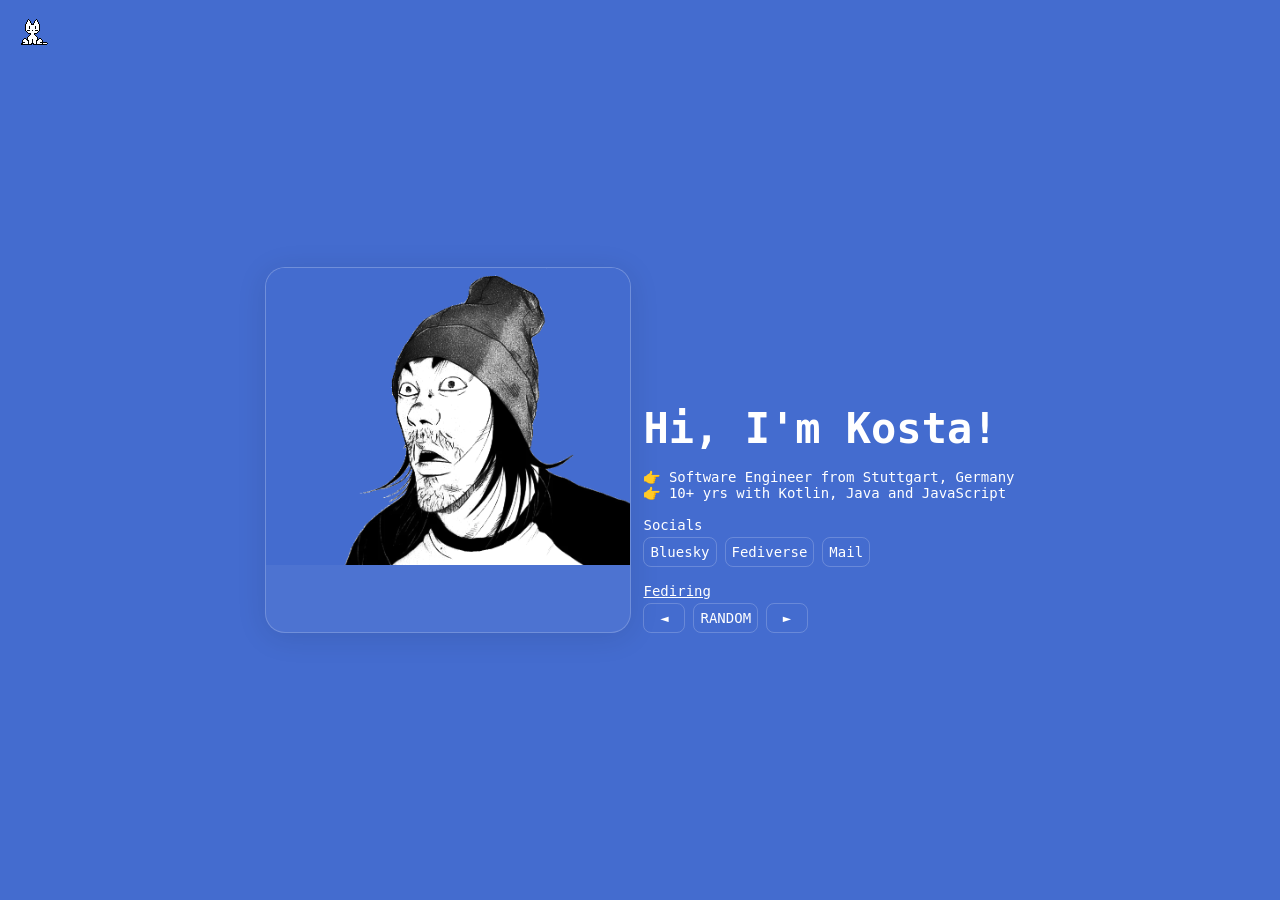
==== index.html @ 937beeaa "Update index.html" ====
<!DOCTYPE html>
<html lang="en">

<head>
  <meta charset="utf-8" />
  <meta http-equiv="X-UA-Compatible" content="IE=edge" />
  <meta name="description" content="Personal website of kosta.lol" />
  <meta name="author" content="kosta.lol" />
  <meta name="viewport" content="width=device-width, initial-scale=1.0" />
  <!-- Chrome -->
  <meta name="theme-color" content="#3d72d0" />
  <!-- iOS Safari -->
  <meta name="apple-mobile-web-app-capable" content="yes" />
  <meta name="apple-mobile-web-app-status-bar-style" content="black-translucent" />

  <title>stoupas.de</title>

  <link rel="stylesheet" href="styles.css" />
  <link rel="icon" type="image/jpg" href="./assets/wanitokagegisu.png">
</head>

<body>
  <main>
    <div class="picture-bg">
      <img class="picture" src="./assets/wanitokagegisu.png" alt="profile picture" />
    </div>
    <div class="right">
      <span class="intro">Hi, I'm Kosta!</span>
      <div class="infos">
        <span>👉 Software Engineer from Stuttgart, Germany</span>
        <span>👉 10+ yrs with Kotlin, Java and JavaScript</span>
      </div>
      <section>
        <span>Socials</span>
        <div class="btns">
          <a href="https://bsky.app/profile/did:plc:5g32vtnbky72tjbhnhheqin2" target="_blank">Bluesky</a>
          <a href="https://outerheaven.club/kosta" target="_blank">Fediverse</a>
          <a href="mailto:mail@kosta.lol?subject=Hello!">Mail</a>
        </div>
      </section>
      <section>
        <a href="https://fediring.net/">Fediring</a>
        <div class="btns">
          <a href="https://fediring.net/previous?host=kosta.lol">◄</a>
          <a href="https://fediring.net/random">RANDOM</a>
          <a href="https://fediring.net/next?host=kosta.lol">►</a>
        </div>
      </section>
    </div>
  </main>
  <script src="./oneko.js"></script>
</body>

</html>
---- styles.css ----
:root {
  --bg: #446ccf;
  --border-radius: 20px;
  --border-radius-s: 8px;
  --text-color: #ffffff;
  --space: 4px;
  --space2: calc(var(--space) * 2);
  --space3: calc(var(--space) * 3);
  --space4: calc(var(--space) * 4);
  --space8: calc(var(--space) * 8);
}

html {
  font-family: monospace;
  font-size: 14px;
}

body {
  display: flex;
  align-items: center;
  justify-content: center;
  background: var(--bg);
  color: var(--text-color);
  margin: 0;
  height: 100vh;
  width: 100%;
}

main {
  display: flex;
  gap: var(--space3);
  padding: var(--space8);
}

a {
  color: var(--text-color);
}

section {
  display: flex;
  flex-direction: column;
  gap: var(--space);
}

.picture-bg {
  background: rgba(255, 255, 255, 0.05);
  border: 1px solid rgba(255, 255, 255, 0.2);
  border-radius: var(--border-radius);
  box-shadow: 0 4px 30px rgb(0 0 0 / 10%);
  overflow: hidden;
  width: 26em;
  height: 26em;
}

.picture {
  max-width: 100%;
}

.right {
  display: flex;
  flex-direction: column;
  justify-content: flex-end;
  gap: var(--space4);
}

.intro {
  font-size: 3rem;
  font-weight: 700;
}

.infos {
  display: flex;
  flex-direction: column;
}

.btns {
  display: flex;
  gap: var(--space2);
}

.btns a {
  border: 1px solid rgba(255, 255, 255, 0.2);
  border-radius: var(--border-radius-s);
  color: var(--text-color);
  padding: 6px;
  text-align: center;
  text-decoration: none;
  transition: all 120ms ease;
  min-width: 2em;
}

.btns a:hover {
  background: var(--text-color);
  color: var(--bg);
}

@media only screen and (max-width: 730px) {
  main {
    align-items: center;
    flex-direction: column;
  }
}
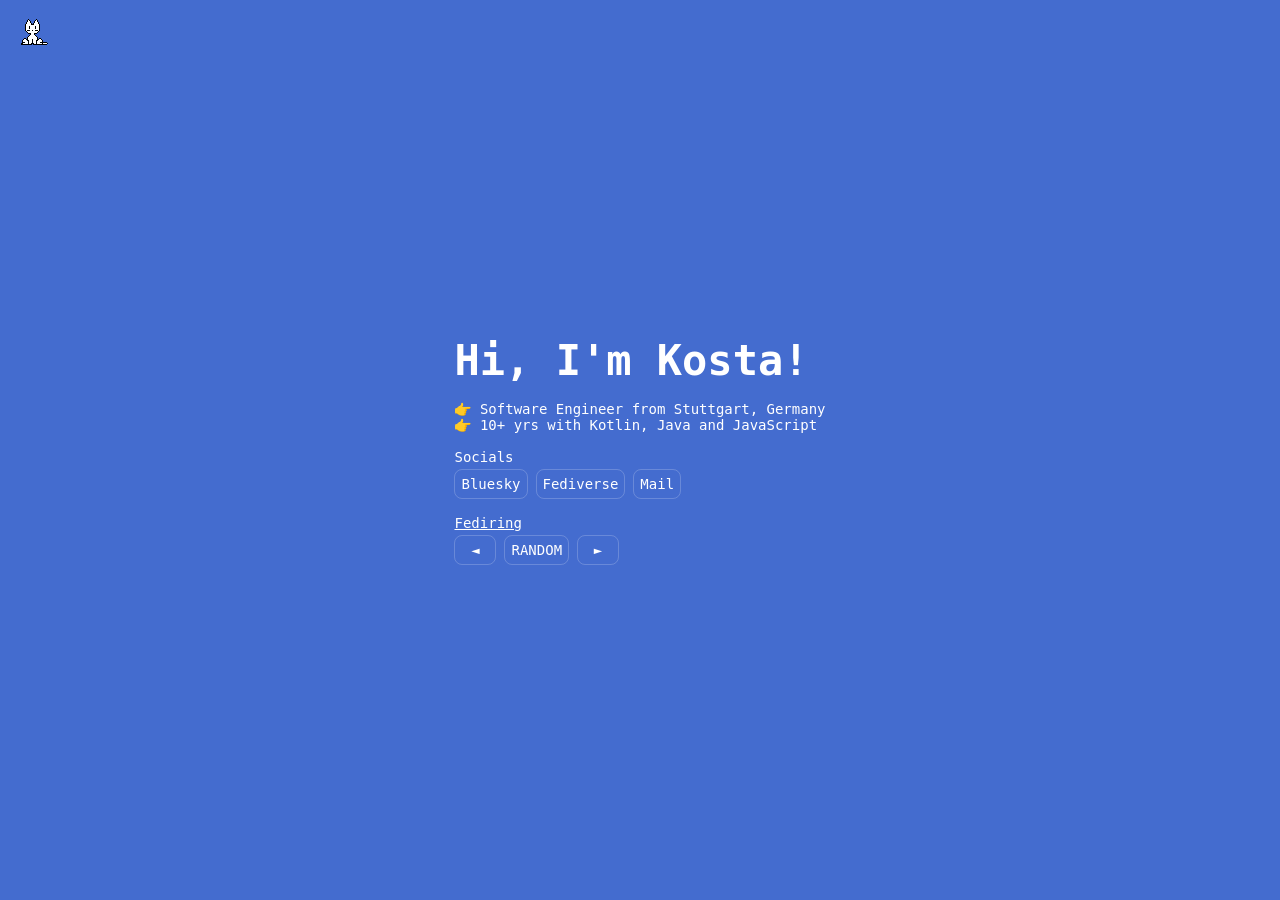
==== commit 1bbf38dc: "Update index.html" ====
--- a/index.html
+++ b/index.html
@@ -16,14 +16,11 @@
   <title>stoupas.de</title>
 
   <link rel="stylesheet" href="styles.css" />
-  <link rel="icon" type="image/jpg" href="./assets/wanitokagegisu.png">
+  <link rel="icon" type="image/jpg" href="./assets/pic.jpg">
 </head>
 
 <body>
   <main>
-    <div class="picture-bg">
-      <img class="picture" src="./assets/wanitokagegisu.png" alt="profile picture" />
-    </div>
     <div class="right">
       <span class="intro">Hi, I'm Kosta!</span>
       <div class="infos">
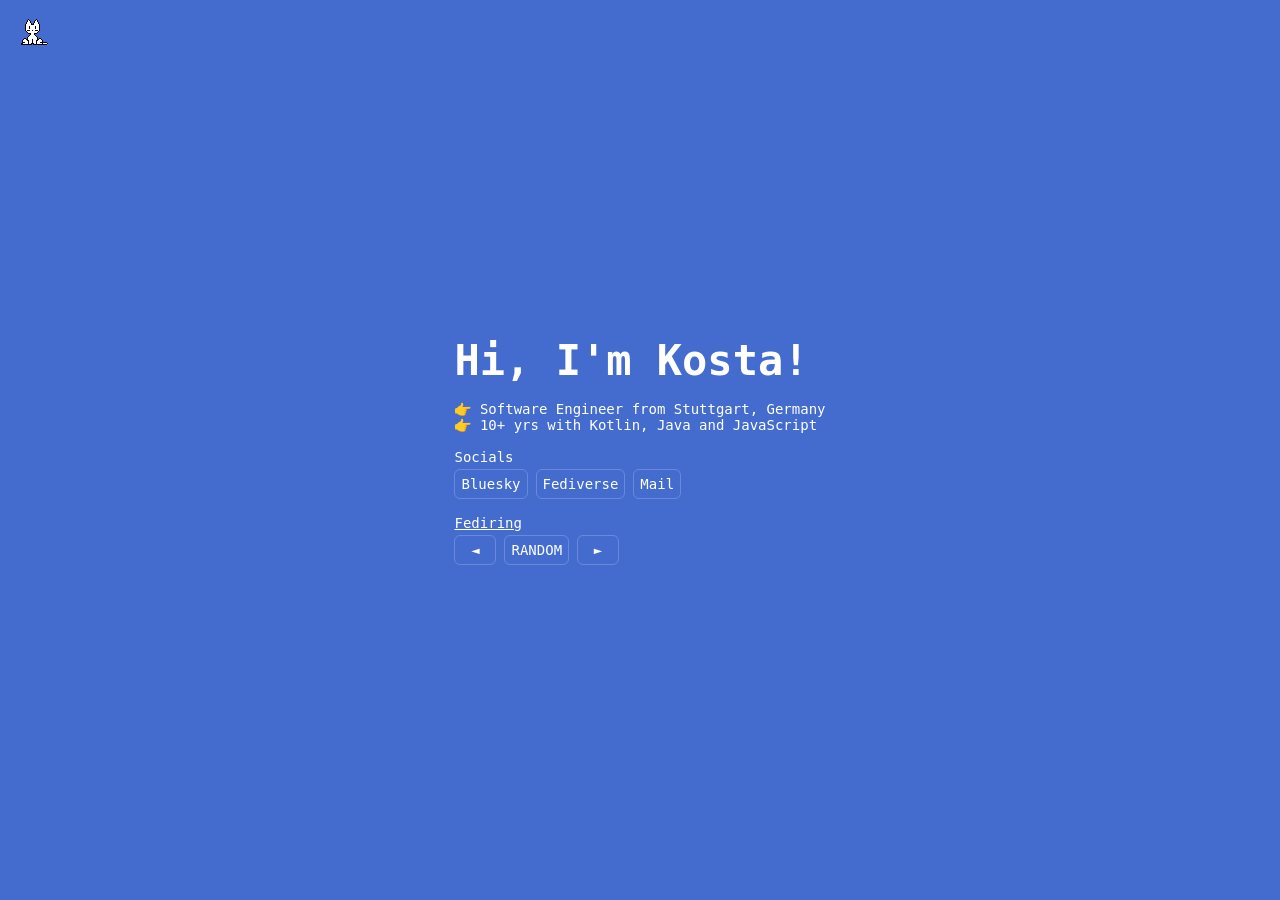
==== commit 0fd22d84: "Update index.html" ====
--- a/index.html
+++ b/index.html
@@ -13,7 +13,7 @@
   <meta name="apple-mobile-web-app-capable" content="yes" />
   <meta name="apple-mobile-web-app-status-bar-style" content="black-translucent" />
 
-  <title>stoupas.de</title>
+  <title>kosta.lol</title>
 
   <link rel="stylesheet" href="styles.css" />
   <link rel="icon" type="image/jpg" href="./assets/pic.jpg">
@@ -21,29 +21,27 @@
 
 <body>
   <main>
-    <div class="right">
-      <span class="intro">Hi, I'm Kosta!</span>
-      <div class="infos">
-        <span>👉 Software Engineer from Stuttgart, Germany</span>
-        <span>👉 10+ yrs with Kotlin, Java and JavaScript</span>
+    <span class="intro">Hi, I'm Kosta!</span>
+    <div class="infos">
+      <span>👉 Software Engineer from Stuttgart, Germany</span>
+      <span>👉 10+ yrs with Kotlin, Java and JavaScript</span>
+    </div>
+    <section>
+      <span>Socials</span>
+      <div class="btns">
+        <a href="https://bsky.app/profile/did:plc:5g32vtnbky72tjbhnhheqin2" target="_blank" rel="me">Bluesky</a>
+        <a href="https://outerheaven.club/kosta" target="_blank" rel="me">Fediverse</a>
+        <a href="mailto:mail@kosta.lol?subject=Hello!" rel="me">Mail</a>
       </div>
-      <section>
-        <span>Socials</span>
-        <div class="btns">
-          <a href="https://bsky.app/profile/did:plc:5g32vtnbky72tjbhnhheqin2" target="_blank">Bluesky</a>
-          <a href="https://outerheaven.club/kosta" target="_blank">Fediverse</a>
-          <a href="mailto:mail@kosta.lol?subject=Hello!">Mail</a>
-        </div>
-      </section>
-      <section>
-        <a href="https://fediring.net/">Fediring</a>
-        <div class="btns">
-          <a href="https://fediring.net/previous?host=kosta.lol">◄</a>
-          <a href="https://fediring.net/random">RANDOM</a>
-          <a href="https://fediring.net/next?host=kosta.lol">►</a>
-        </div>
-      </section>
-    </div>
+    </section>
+    <section>
+      <a href="https://fediring.net/">Fediring</a>
+      <div class="btns">
+        <a href="https://fediring.net/previous?host=kosta.lol">◄</a>
+        <a href="https://fediring.net/random">RANDOM</a>
+        <a href="https://fediring.net/next?host=kosta.lol">►</a>
+      </div>
+    </section>
   </main>
   <script src="./oneko.js"></script>
 </body>
--- a/styles.css
+++ b/styles.css
@@ -1,13 +1,6 @@
 :root {
   --bg: #446ccf;
-  --border-radius: 20px;
-  --border-radius-s: 8px;
   --text-color: #ffffff;
-  --space: 4px;
-  --space2: calc(var(--space) * 2);
-  --space3: calc(var(--space) * 3);
-  --space4: calc(var(--space) * 4);
-  --space8: calc(var(--space) * 8);
 }
 
 html {
@@ -28,8 +21,8 @@
 
 main {
   display: flex;
-  gap: var(--space3);
-  padding: var(--space8);
+  flex-direction: column;
+  gap: 16px;
 }
 
 a {
@@ -39,28 +32,7 @@
 section {
   display: flex;
   flex-direction: column;
-  gap: var(--space);
-}
-
-.picture-bg {
-  background: rgba(255, 255, 255, 0.05);
-  border: 1px solid rgba(255, 255, 255, 0.2);
-  border-radius: var(--border-radius);
-  box-shadow: 0 4px 30px rgb(0 0 0 / 10%);
-  overflow: hidden;
-  width: 26em;
-  height: 26em;
-}
-
-.picture {
-  max-width: 100%;
-}
-
-.right {
-  display: flex;
-  flex-direction: column;
-  justify-content: flex-end;
-  gap: var(--space4);
+  gap: 4px;
 }
 
 .intro {
@@ -75,12 +47,12 @@
 
 .btns {
   display: flex;
-  gap: var(--space2);
+  gap: 8px;
 }
 
 .btns a {
   border: 1px solid rgba(255, 255, 255, 0.2);
-  border-radius: var(--border-radius-s);
+  border-radius: 6px;
   color: var(--text-color);
   padding: 6px;
   text-align: center;
@@ -93,10 +65,3 @@
   background: var(--text-color);
   color: var(--bg);
 }
-
-@media only screen and (max-width: 730px) {
-  main {
-    align-items: center;
-    flex-direction: column;
-  }
-}
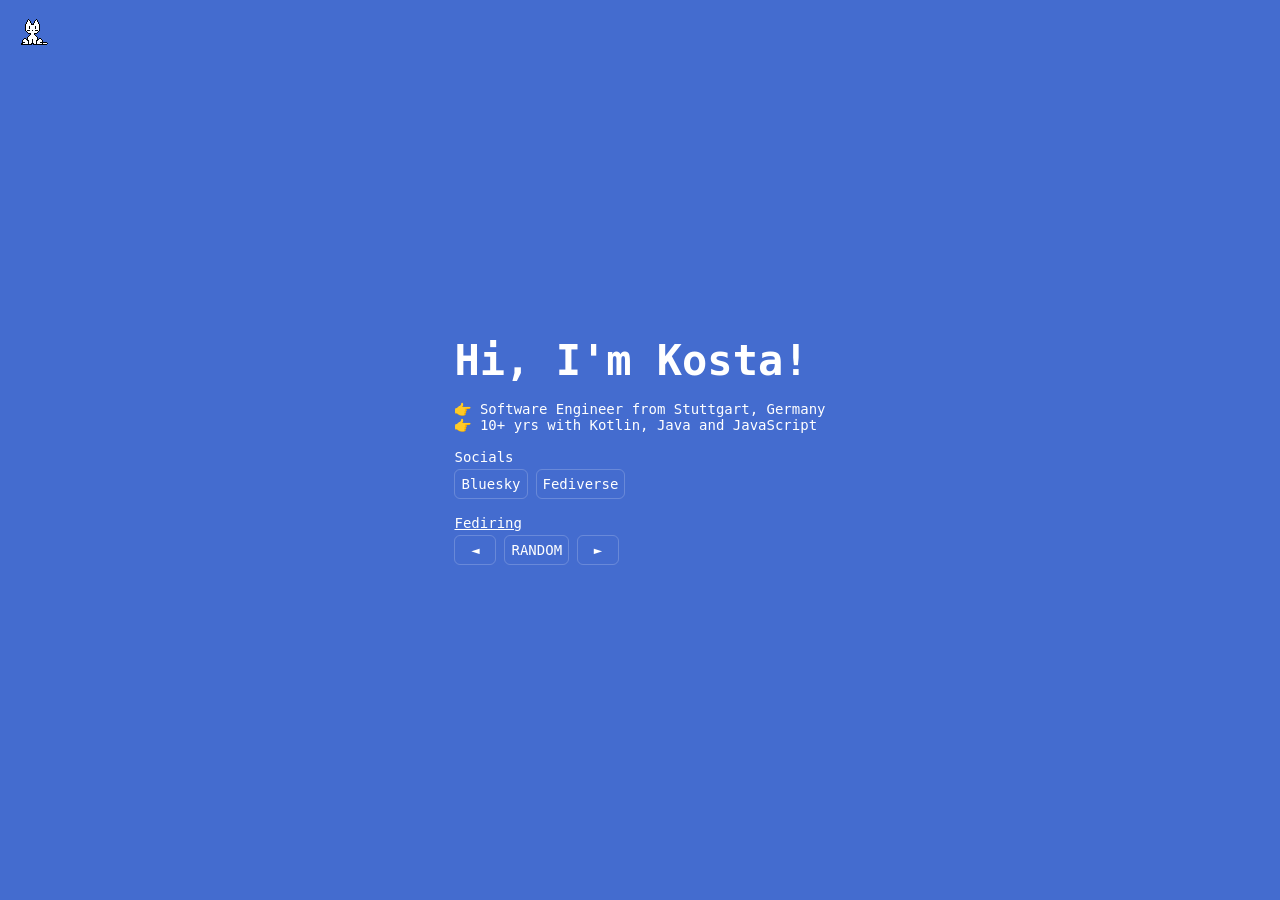
==== commit 1c493818: "Update index.html" ====
--- a/index.html
+++ b/index.html
@@ -30,8 +30,7 @@
       <span>Socials</span>
       <div class="btns">
         <a href="https://bsky.app/profile/did:plc:5g32vtnbky72tjbhnhheqin2" target="_blank" rel="me">Bluesky</a>
-        <a href="https://outerheaven.club/kosta" target="_blank" rel="me">Fediverse</a>
-        <a href="mailto:mail@kosta.lol?subject=Hello!" rel="me">Mail</a>
+        <a href="https://wetdry.world/@wakahuula" target="_blank" rel="me">Fediverse</a>
       </div>
     </section>
     <section>
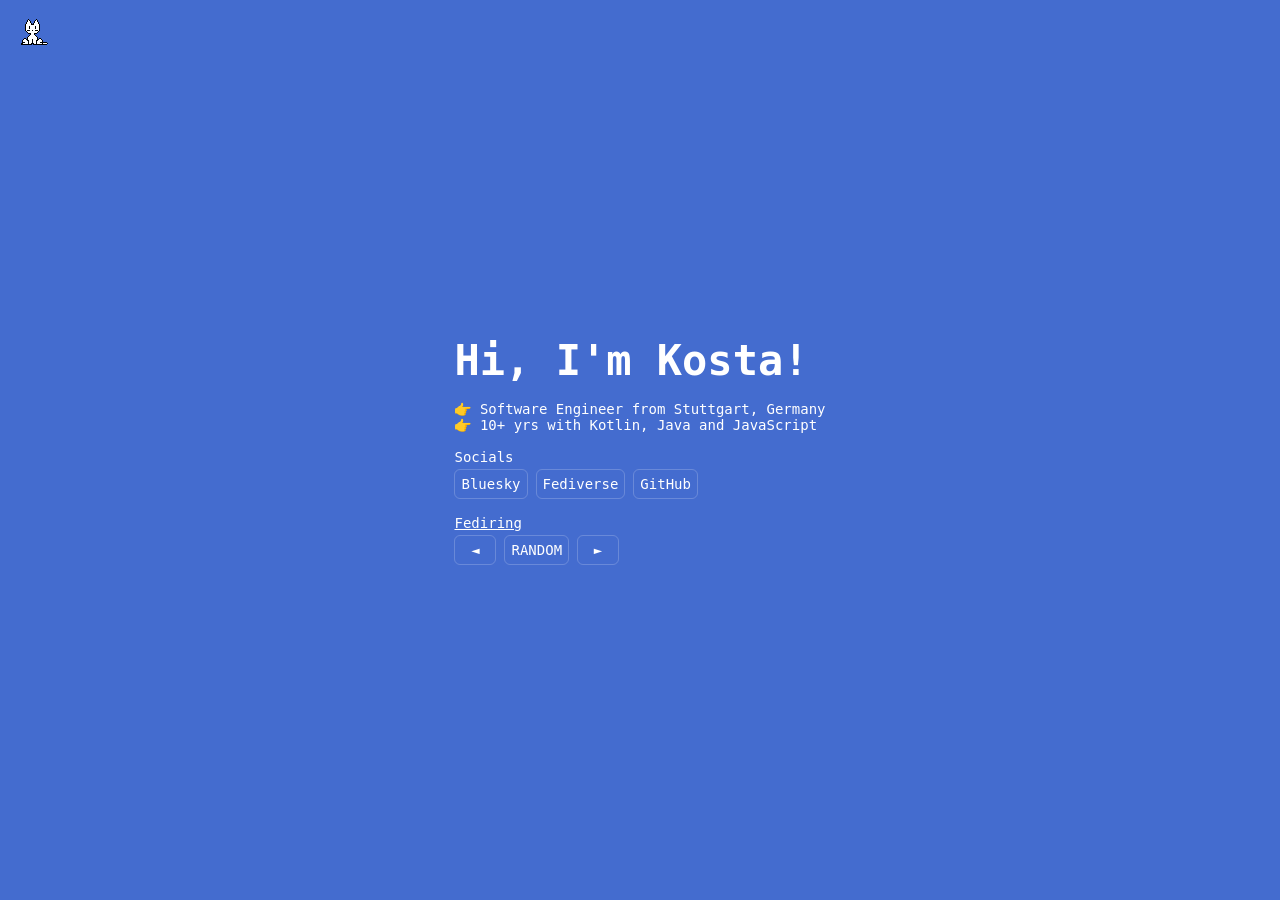
==== commit 82653054: "Update index.html" ====
--- a/index.html
+++ b/index.html
@@ -31,6 +31,7 @@
       <div class="btns">
         <a href="https://bsky.app/profile/did:plc:5g32vtnbky72tjbhnhheqin2" target="_blank" rel="me">Bluesky</a>
         <a href="https://wetdry.world/@wakahuula" target="_blank" rel="me">Fediverse</a>
+        <a href="https://github.com/wakahuula" target="_blank" rel="me">GitHub</a>
       </div>
     </section>
     <section>
